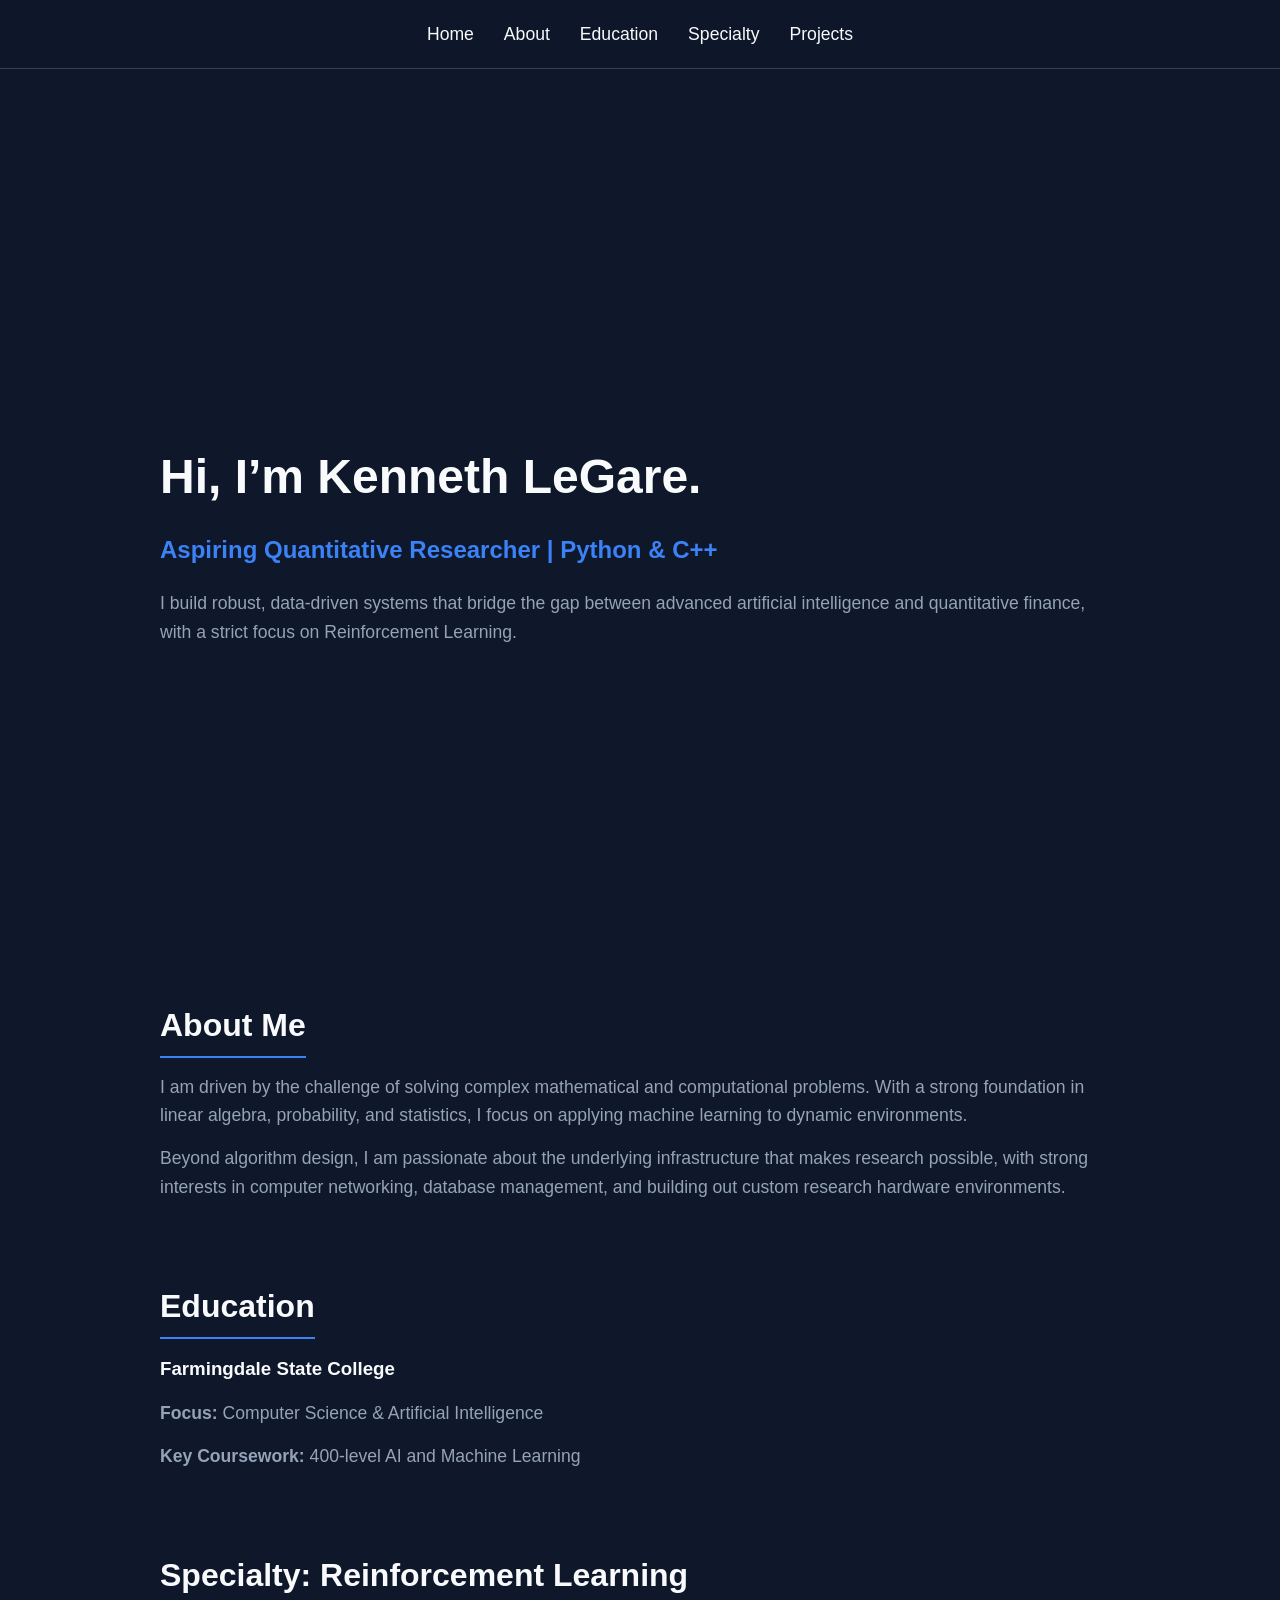
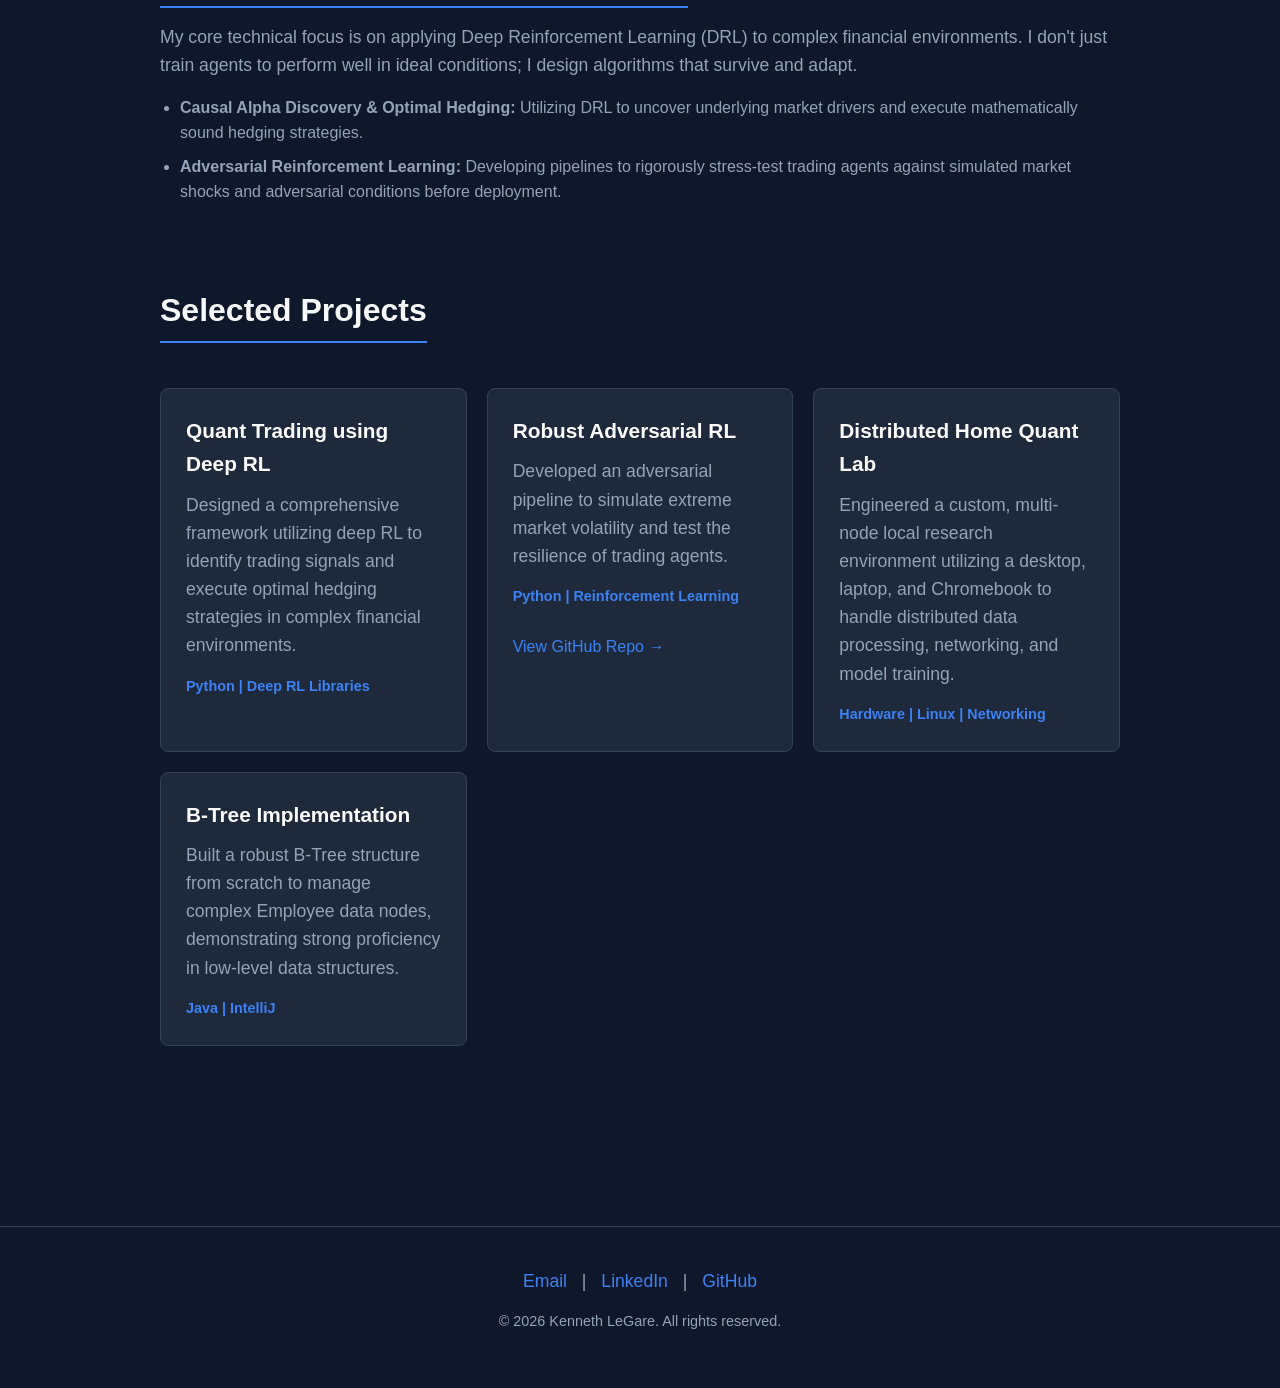
==== index.html @ e7eb0ee2 "Add initial structure and styles for personal portfolio website" ====
<!DOCTYPE html>
<html lang="en">
<head>
    <meta charset="UTF-8">
    <meta name="viewport" content="width=device-width, initial-scale=1.0">
    <meta name="description" content="Personal portfolio website for an aspiring quantitative researcher focused on reinforcement learning.">
    <title>Portfolio | Quantitative Researcher</title>
    <link rel="stylesheet" href="design.css">
</head>
<body>

    <nav>
        <a href="#hero">Home</a>
        <a href="#about">About</a>
        <a href="#education">Education</a>
        <a href="#rl">Specialty</a>
        <a href="#projects">Projects</a>
    </nav>

    <div class="container">
        <section id="hero" class="visible">
            <h1>Hi, I’m Kenneth LeGare.</h1>
            <div class="subtitle">Aspiring Quantitative Researcher | Python & C++</div>
            <p>I build robust, data-driven systems that bridge the gap between advanced artificial intelligence and quantitative finance, with a strict focus on Reinforcement Learning.</p>
        </section>

        <section id="about">
            <h2>About Me</h2>
            <br>
            <p>I am driven by the challenge of solving complex mathematical and computational problems. With a strong foundation in linear algebra, probability, and statistics, I focus on applying machine learning to dynamic environments.</p>
            <p>Beyond algorithm design, I am passionate about the underlying infrastructure that makes research possible, with strong interests in computer networking, database management, and building out custom research hardware environments.</p>
        </section>

        <section id="education">
            <h2>Education</h2>
            <br>
            <h3>Farmingdale State College</h3>
            <p><strong>Focus:</strong> Computer Science & Artificial Intelligence</p>
            <p><strong>Key Coursework:</strong> 400-level AI and Machine Learning</p>
        </section>

        <section id="rl">
            <h2>Specialty: Reinforcement Learning</h2>
            <br>
            <p>My core technical focus is on applying Deep Reinforcement Learning (DRL) to complex financial environments. I don't just train agents to perform well in ideal conditions; I design algorithms that survive and adapt.</p>
            <ul>
                <li><strong>Causal Alpha Discovery & Optimal Hedging:</strong> Utilizing DRL to uncover underlying market drivers and execute mathematically sound hedging strategies.</li>
                <li><strong>Adversarial Reinforcement Learning:</strong> Developing pipelines to rigorously stress-test trading agents against simulated market shocks and adversarial conditions before deployment.</li>
            </ul>
        </section>

        <section id="projects">
            <h2>Selected Projects</h2>
            <div class="project-grid">
                
                <div class="project-card">
                    <h3>Quant Trading using Deep RL</h3>
                    <p>Designed a comprehensive framework utilizing deep RL to identify trading signals and execute optimal hedging strategies in complex financial environments.</p>
                    <div class="tech-stack">Python | Deep RL Libraries</div>
                </div>

                <div class="project-card">
                    <h3>Robust Adversarial RL</h3>
                    <p>Developed an adversarial pipeline to simulate extreme market volatility and test the resilience of trading agents.</p>
                    <div class="tech-stack">Python | Reinforcement Learning</div>
                    <br>
                    <a href="https://github.com/DataHiveMind" target="_blank" rel="noopener noreferrer">View GitHub Repo &rarr;</a>
                </div>

                <div class="project-card">
                    <h3>Distributed Home Quant Lab</h3>
                    <p>Engineered a custom, multi-node local research environment utilizing a desktop, laptop, and Chromebook to handle distributed data processing, networking, and model training.</p>
                    <div class="tech-stack">Hardware | Linux | Networking</div>
                </div>

                <div class="project-card">
                    <h3>B-Tree Implementation</h3>
                    <p>Built a robust B-Tree structure from scratch to manage complex Employee data nodes, demonstrating strong proficiency in low-level data structures.</p>
                    <div class="tech-stack">Java | IntelliJ</div>
                </div>

            </div>
        </section>
    </div>

    <footer>
        <p>
            <a href="mailto:kennethlegare5@gmail.com">Email</a> | 
            <a href="https://www.linkedin.com/kenneth-legare" target="_blank" rel="noopener noreferrer">LinkedIn</a> | 
            <a href="https://github.com/DataHiveMind" target="_blank" rel="noopener noreferrer">GitHub</a>
        </p>
        <p style="margin-top: 10px; font-size: 0.9rem;">© 2026 Kenneth LeGare. All rights reserved.</p>
    </footer>
    <script src="function.js" defer></script>
</body>
</html>
---- design.css ----
:root {
	--bg-color: #0f172a;
	--text-main: #f8fafc;
	--text-muted: #94a3b8;
	--accent: #3b82f6;
	--card-bg: #1e293b;
}

* {
	margin: 0;
	padding: 0;
	box-sizing: border-box;
	font-family: 'Segoe UI', Tahoma, Geneva, Verdana, sans-serif;
}

html {
	scroll-behavior: smooth;
}

body {
	background-color: var(--bg-color);
	color: var(--text-main);
	line-height: 1.6;
	overflow-x: hidden;
	min-height: 100vh;
}

h1, h2, h3 {
	color: var(--text-main);
	margin-bottom: 15px;
}

h1 {
	font-size: 3rem;
}

h2 {
	font-size: 2rem;
	border-bottom: 2px solid var(--accent);
	display: inline-block;
	padding-bottom: 5px;
}

p {
	color: var(--text-muted);
	margin-bottom: 15px;
	font-size: 1.1rem;
}

a {
	color: var(--accent);
	text-decoration: none;
	transition: color 0.3s ease;
}

a:hover {
	color: #60a5fa;
}

a:focus-visible {
	outline: 2px solid var(--accent);
	outline-offset: 3px;
	border-radius: 4px;
}

nav {
	position: fixed;
	top: 0;
	width: 100%;
	padding: 20px 50px;
	background: rgba(15, 23, 42, 0.95);
	backdrop-filter: blur(10px);
	display: flex;
	justify-content: center;
	gap: 30px;
	z-index: 1000;
	border-bottom: 1px solid #334155;
}

nav a {
	color: var(--text-main);
	font-weight: 500;
	font-size: 1.1rem;
}

.container {
	max-width: 1000px;
	margin: 0 auto;
	padding: 100px 20px 50px;
}

section {
	margin-bottom: 80px;
	opacity: 0;
	transform: translateY(20px);
	transition: all 0.6s ease-out;
	scroll-margin-top: 120px;
}

section.visible {
	opacity: 1;
	transform: translateY(0);
}

#hero {
	height: 100vh;
	display: flex;
	flex-direction: column;
	justify-content: center;
	margin-bottom: 0;
}

#hero .subtitle {
	color: var(--accent);
	font-size: 1.5rem;
	font-weight: bold;
	margin-bottom: 20px;
}

ul {
	margin-left: 20px;
	color: var(--text-muted);
	margin-bottom: 20px;
}

li {
	margin-bottom: 8px;
}

.project-grid {
	display: grid;
	grid-template-columns: repeat(auto-fit, minmax(300px, 1fr));
	gap: 20px;
	margin-top: 30px;
}

.project-card {
	background-color: var(--card-bg);
	padding: 25px;
	border-radius: 8px;
	border: 1px solid #334155;
	transition: transform 0.3s ease, box-shadow 0.3s ease;
}

.project-card:hover {
	transform: translateY(-5px);
	box-shadow: 0 10px 20px rgba(0, 0, 0, 0.2);
	border-color: var(--accent);
}

.project-card h3 {
	font-size: 1.3rem;
	margin-bottom: 10px;
	color: #fff;
}

.tech-stack {
	font-size: 0.9rem;
	color: var(--accent);
	margin-top: 15px;
	font-weight: bold;
}

footer {
	text-align: center;
	padding: 40px;
	border-top: 1px solid #334155;
	margin-top: 50px;
}

footer a {
	margin: 0 10px;
}

@media (max-width: 768px) {
	nav {
		padding: 15px;
		flex-wrap: wrap;
		justify-content: center;
		gap: 15px;
	}

	h1 {
		font-size: 2.2rem;
	}

	#hero {
		padding-top: 100px;
		height: auto;
	}
}
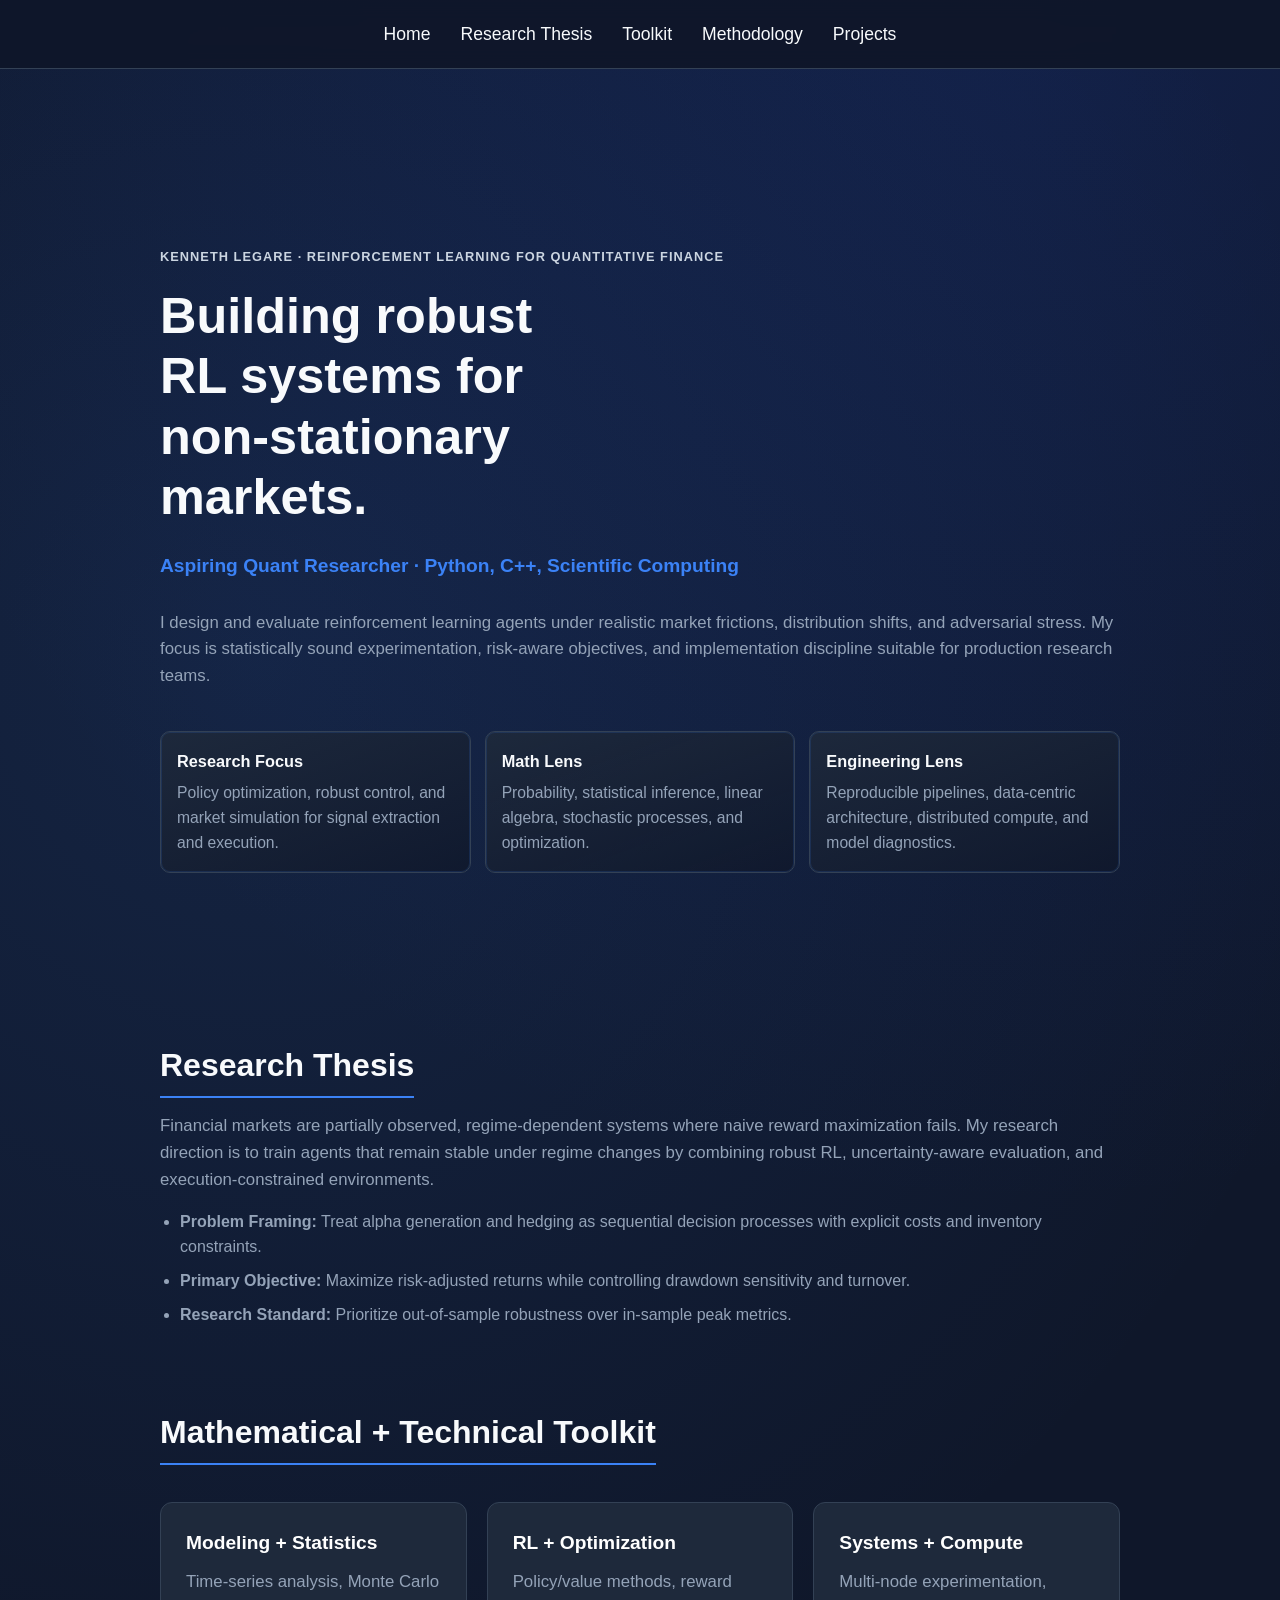
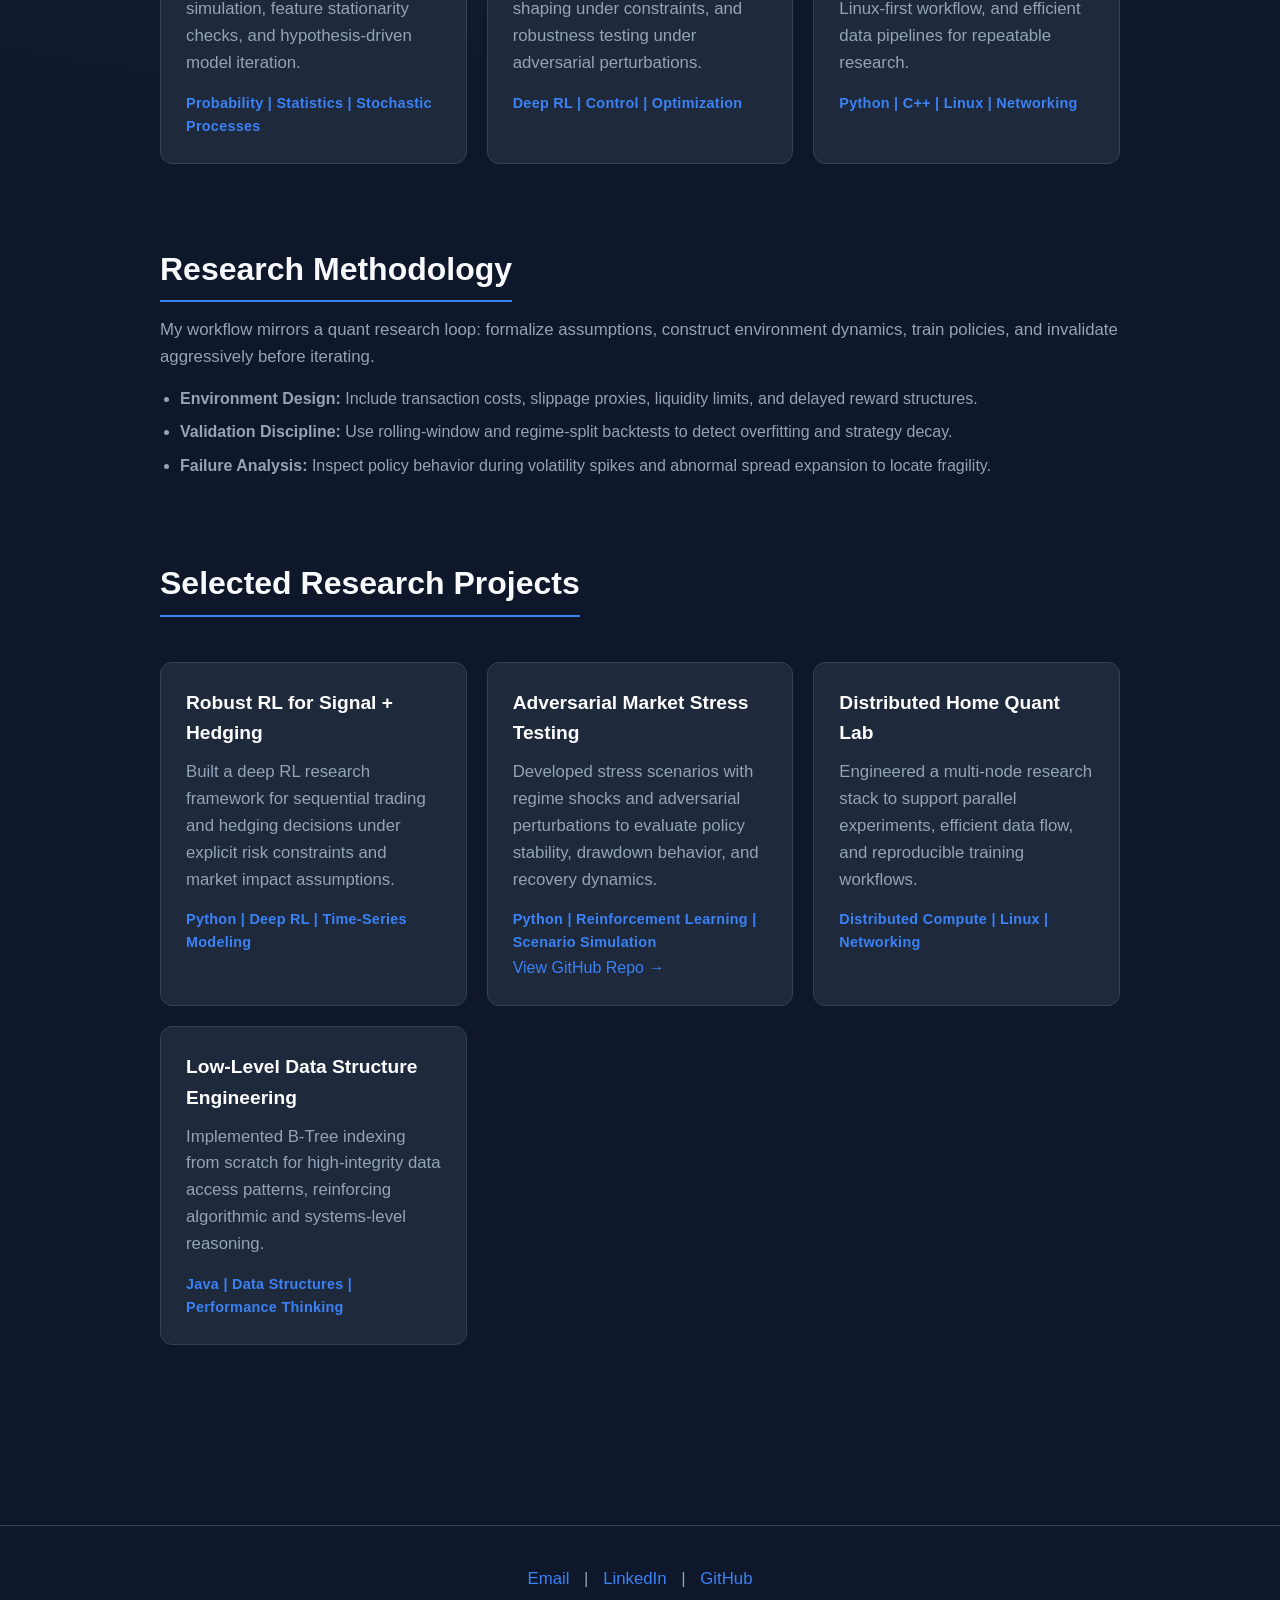
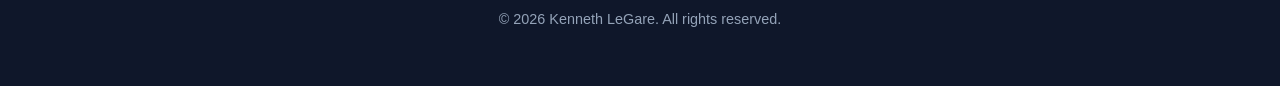
==== commit dd90f1c4: "Update portfolio content and styling for enhanced presentation and clarity" ====
--- a/index.html
+++ b/index.html
@@ -3,80 +3,111 @@
 <head>
     <meta charset="UTF-8">
     <meta name="viewport" content="width=device-width, initial-scale=1.0">
-    <meta name="description" content="Personal portfolio website for an aspiring quantitative researcher focused on reinforcement learning.">
-    <title>Portfolio | Quantitative Researcher</title>
+    <meta name="description" content="RL quant research portfolio focused on robust policy learning, market microstructure modeling, and production-grade experimentation.">
+    <title>Kenneth LeGare | RL Quant Research</title>
     <link rel="stylesheet" href="design.css">
 </head>
 <body>
 
     <nav>
         <a href="#hero">Home</a>
-        <a href="#about">About</a>
-        <a href="#education">Education</a>
-        <a href="#rl">Specialty</a>
+        <a href="#thesis">Research Thesis</a>
+        <a href="#toolkit">Toolkit</a>
+        <a href="#methodology">Methodology</a>
         <a href="#projects">Projects</a>
     </nav>
 
     <div class="container">
         <section id="hero" class="visible">
-            <h1>Hi, I’m Kenneth LeGare.</h1>
-            <div class="subtitle">Aspiring Quantitative Researcher | Python & C++</div>
-            <p>I build robust, data-driven systems that bridge the gap between advanced artificial intelligence and quantitative finance, with a strict focus on Reinforcement Learning.</p>
+            <p class="eyebrow">Kenneth LeGare · Reinforcement Learning for Quantitative Finance</p>
+            <h1>Building robust RL systems for non-stationary markets.</h1>
+            <div class="subtitle">Aspiring Quant Researcher · Python, C++, Scientific Computing</div>
+            <p>I design and evaluate reinforcement learning agents under realistic market frictions, distribution shifts, and adversarial stress. My focus is statistically sound experimentation, risk-aware objectives, and implementation discipline suitable for production research teams.</p>
+
+            <div class="signal-grid">
+                <div class="signal-card">
+                    <h3>Research Focus</h3>
+                    <p>Policy optimization, robust control, and market simulation for signal extraction and execution.</p>
+                </div>
+                <div class="signal-card">
+                    <h3>Math Lens</h3>
+                    <p>Probability, statistical inference, linear algebra, stochastic processes, and optimization.</p>
+                </div>
+                <div class="signal-card">
+                    <h3>Engineering Lens</h3>
+                    <p>Reproducible pipelines, data-centric architecture, distributed compute, and model diagnostics.</p>
+                </div>
+            </div>
         </section>
 
-        <section id="about">
-            <h2>About Me</h2>
-            <br>
-            <p>I am driven by the challenge of solving complex mathematical and computational problems. With a strong foundation in linear algebra, probability, and statistics, I focus on applying machine learning to dynamic environments.</p>
-            <p>Beyond algorithm design, I am passionate about the underlying infrastructure that makes research possible, with strong interests in computer networking, database management, and building out custom research hardware environments.</p>
+        <section id="thesis">
+            <h2>Research Thesis</h2>
+            <p>Financial markets are partially observed, regime-dependent systems where naive reward maximization fails. My research direction is to train agents that remain stable under regime changes by combining robust RL, uncertainty-aware evaluation, and execution-constrained environments.</p>
+            <ul>
+                <li><strong>Problem Framing:</strong> Treat alpha generation and hedging as sequential decision processes with explicit costs and inventory constraints.</li>
+                <li><strong>Primary Objective:</strong> Maximize risk-adjusted returns while controlling drawdown sensitivity and turnover.</li>
+                <li><strong>Research Standard:</strong> Prioritize out-of-sample robustness over in-sample peak metrics.</li>
+            </ul>
         </section>
 
-        <section id="education">
-            <h2>Education</h2>
-            <br>
-            <h3>Farmingdale State College</h3>
-            <p><strong>Focus:</strong> Computer Science & Artificial Intelligence</p>
-            <p><strong>Key Coursework:</strong> 400-level AI and Machine Learning</p>
+        <section id="toolkit">
+            <h2>Mathematical + Technical Toolkit</h2>
+            <div class="project-grid compact-grid">
+                <div class="project-card">
+                    <h3>Modeling + Statistics</h3>
+                    <p>Time-series analysis, Monte Carlo simulation, feature stationarity checks, and hypothesis-driven model iteration.</p>
+                    <div class="tech-stack">Probability | Statistics | Stochastic Processes</div>
+                </div>
+                <div class="project-card">
+                    <h3>RL + Optimization</h3>
+                    <p>Policy/value methods, reward shaping under constraints, and robustness testing under adversarial perturbations.</p>
+                    <div class="tech-stack">Deep RL | Control | Optimization</div>
+                </div>
+                <div class="project-card">
+                    <h3>Systems + Compute</h3>
+                    <p>Multi-node experimentation, Linux-first workflow, and efficient data pipelines for repeatable research.</p>
+                    <div class="tech-stack">Python | C++ | Linux | Networking</div>
+                </div>
+            </div>
         </section>
 
-        <section id="rl">
-            <h2>Specialty: Reinforcement Learning</h2>
-            <br>
-            <p>My core technical focus is on applying Deep Reinforcement Learning (DRL) to complex financial environments. I don't just train agents to perform well in ideal conditions; I design algorithms that survive and adapt.</p>
+        <section id="methodology">
+            <h2>Research Methodology</h2>
+            <p>My workflow mirrors a quant research loop: formalize assumptions, construct environment dynamics, train policies, and invalidate aggressively before iterating.</p>
             <ul>
-                <li><strong>Causal Alpha Discovery & Optimal Hedging:</strong> Utilizing DRL to uncover underlying market drivers and execute mathematically sound hedging strategies.</li>
-                <li><strong>Adversarial Reinforcement Learning:</strong> Developing pipelines to rigorously stress-test trading agents against simulated market shocks and adversarial conditions before deployment.</li>
+                <li><strong>Environment Design:</strong> Include transaction costs, slippage proxies, liquidity limits, and delayed reward structures.</li>
+                <li><strong>Validation Discipline:</strong> Use rolling-window and regime-split backtests to detect overfitting and strategy decay.</li>
+                <li><strong>Failure Analysis:</strong> Inspect policy behavior during volatility spikes and abnormal spread expansion to locate fragility.</li>
             </ul>
         </section>
 
         <section id="projects">
-            <h2>Selected Projects</h2>
+            <h2>Selected Research Projects</h2>
             <div class="project-grid">
                 
                 <div class="project-card">
-                    <h3>Quant Trading using Deep RL</h3>
-                    <p>Designed a comprehensive framework utilizing deep RL to identify trading signals and execute optimal hedging strategies in complex financial environments.</p>
-                    <div class="tech-stack">Python | Deep RL Libraries</div>
+                    <h3>Robust RL for Signal + Hedging</h3>
+                    <p>Built a deep RL research framework for sequential trading and hedging decisions under explicit risk constraints and market impact assumptions.</p>
+                    <div class="tech-stack">Python | Deep RL | Time-Series Modeling</div>
                 </div>
 
                 <div class="project-card">
-                    <h3>Robust Adversarial RL</h3>
-                    <p>Developed an adversarial pipeline to simulate extreme market volatility and test the resilience of trading agents.</p>
-                    <div class="tech-stack">Python | Reinforcement Learning</div>
-                    <br>
+                    <h3>Adversarial Market Stress Testing</h3>
+                    <p>Developed stress scenarios with regime shocks and adversarial perturbations to evaluate policy stability, drawdown behavior, and recovery dynamics.</p>
+                    <div class="tech-stack">Python | Reinforcement Learning | Scenario Simulation</div>
                     <a href="https://github.com/DataHiveMind" target="_blank" rel="noopener noreferrer">View GitHub Repo &rarr;</a>
                 </div>
 
                 <div class="project-card">
                     <h3>Distributed Home Quant Lab</h3>
-                    <p>Engineered a custom, multi-node local research environment utilizing a desktop, laptop, and Chromebook to handle distributed data processing, networking, and model training.</p>
-                    <div class="tech-stack">Hardware | Linux | Networking</div>
+                    <p>Engineered a multi-node research stack to support parallel experiments, efficient data flow, and reproducible training workflows.</p>
+                    <div class="tech-stack">Distributed Compute | Linux | Networking</div>
                 </div>
 
                 <div class="project-card">
-                    <h3>B-Tree Implementation</h3>
-                    <p>Built a robust B-Tree structure from scratch to manage complex Employee data nodes, demonstrating strong proficiency in low-level data structures.</p>
-                    <div class="tech-stack">Java | IntelliJ</div>
+                    <h3>Low-Level Data Structure Engineering</h3>
+                    <p>Implemented B-Tree indexing from scratch for high-integrity data access patterns, reinforcing algorithmic and systems-level reasoning.</p>
+                    <div class="tech-stack">Java | Data Structures | Performance Thinking</div>
                 </div>
 
             </div>
--- a/design.css
+++ b/design.css
@@ -4,6 +4,8 @@
 	--text-muted: #94a3b8;
 	--accent: #3b82f6;
 	--card-bg: #1e293b;
+	--border: #334155;
+	--accent-soft: rgba(59, 130, 246, 0.15);
 }
 
 * {
@@ -23,6 +25,9 @@
 	line-height: 1.6;
 	overflow-x: hidden;
 	min-height: 100vh;
+	background-image:
+		radial-gradient(circle at 20% 20%, rgba(59, 130, 246, 0.12), transparent 40%),
+		radial-gradient(circle at 80% 0%, rgba(30, 64, 175, 0.22), transparent 35%);
 }
 
 h1, h2, h3 {
@@ -31,7 +36,9 @@
 }
 
 h1 {
-	font-size: 3rem;
+	font-size: 3.15rem;
+	line-height: 1.2;
+	max-width: 16ch;
 }
 
 h2 {
@@ -44,7 +51,7 @@
 p {
 	color: var(--text-muted);
 	margin-bottom: 15px;
-	font-size: 1.1rem;
+	font-size: 1.05rem;
 }
 
 a {
@@ -54,7 +61,7 @@
 }
 
 a:hover {
-	color: #60a5fa;
+	color: #93c5fd;
 }
 
 a:focus-visible {
@@ -74,7 +81,7 @@
 	justify-content: center;
 	gap: 30px;
 	z-index: 1000;
-	border-bottom: 1px solid #334155;
+	border-bottom: 1px solid var(--border);
 }
 
 nav a {
@@ -86,7 +93,7 @@
 .container {
 	max-width: 1000px;
 	margin: 0 auto;
-	padding: 100px 20px 50px;
+	padding: 110px 20px 50px;
 }
 
 section {
@@ -95,6 +102,7 @@
 	transform: translateY(20px);
 	transition: all 0.6s ease-out;
 	scroll-margin-top: 120px;
+	position: relative;
 }
 
 section.visible {
@@ -107,14 +115,24 @@
 	display: flex;
 	flex-direction: column;
 	justify-content: center;
-	margin-bottom: 0;
+	gap: 8px;
+	margin-bottom: 30px;
 }
 
 #hero .subtitle {
 	color: var(--accent);
-	font-size: 1.5rem;
-	font-weight: bold;
+	font-size: 1.2rem;
+	font-weight: 600;
 	margin-bottom: 20px;
+}
+
+.eyebrow {
+	text-transform: uppercase;
+	letter-spacing: 0.08em;
+	font-size: 0.8rem;
+	font-weight: 600;
+	color: #cbd5e1;
+	margin-bottom: 10px;
 }
 
 ul {
@@ -134,11 +152,15 @@
 	margin-top: 30px;
 }
 
+.compact-grid {
+	margin-top: 22px;
+}
+
 .project-card {
 	background-color: var(--card-bg);
 	padding: 25px;
-	border-radius: 8px;
-	border: 1px solid #334155;
+	border-radius: 12px;
+	border: 1px solid var(--border);
 	transition: transform 0.3s ease, box-shadow 0.3s ease;
 }
 
@@ -149,7 +171,7 @@
 }
 
 .project-card h3 {
-	font-size: 1.3rem;
+	font-size: 1.2rem;
 	margin-bottom: 10px;
 	color: #fff;
 }
@@ -158,13 +180,39 @@
 	font-size: 0.9rem;
 	color: var(--accent);
 	margin-top: 15px;
-	font-weight: bold;
+	font-weight: 700;
+	letter-spacing: 0.02em;
+}
+
+.signal-grid {
+	display: grid;
+	grid-template-columns: repeat(auto-fit, minmax(220px, 1fr));
+	gap: 14px;
+	margin-top: 18px;
+}
+
+.signal-card {
+	padding: 16px;
+	border: 1px solid var(--border);
+	border-radius: 10px;
+	background: linear-gradient(160deg, rgba(30, 41, 59, 0.9), rgba(15, 23, 42, 0.8));
+	box-shadow: inset 0 0 0 1px var(--accent-soft);
+}
+
+.signal-card h3 {
+	margin-bottom: 6px;
+	font-size: 1.02rem;
+}
+
+.signal-card p {
+	margin: 0;
+	font-size: 0.98rem;
 }
 
 footer {
 	text-align: center;
 	padding: 40px;
-	border-top: 1px solid #334155;
+	border-top: 1px solid var(--border);
 	margin-top: 50px;
 }
 
@@ -188,4 +236,8 @@
 		padding-top: 100px;
 		height: auto;
 	}
-}
+
+	h2 {
+		font-size: 1.65rem;
+	}
+}
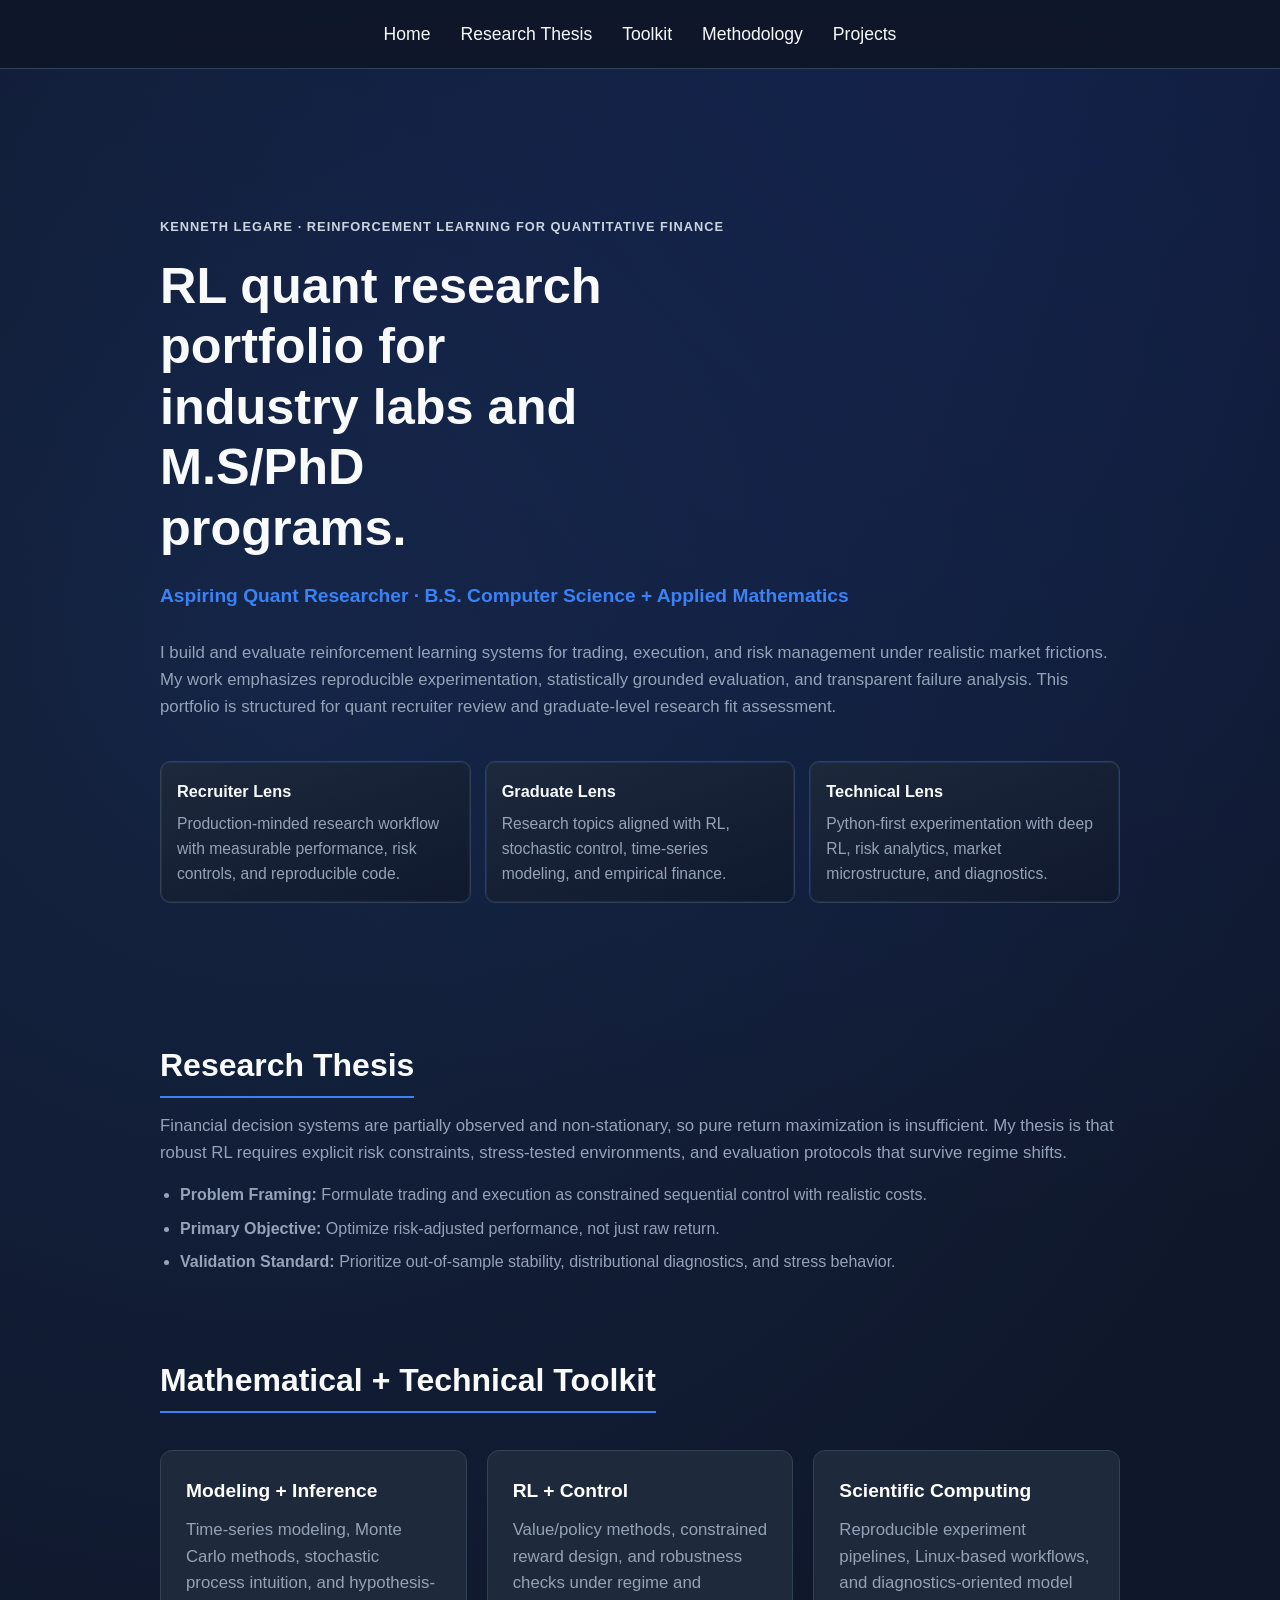
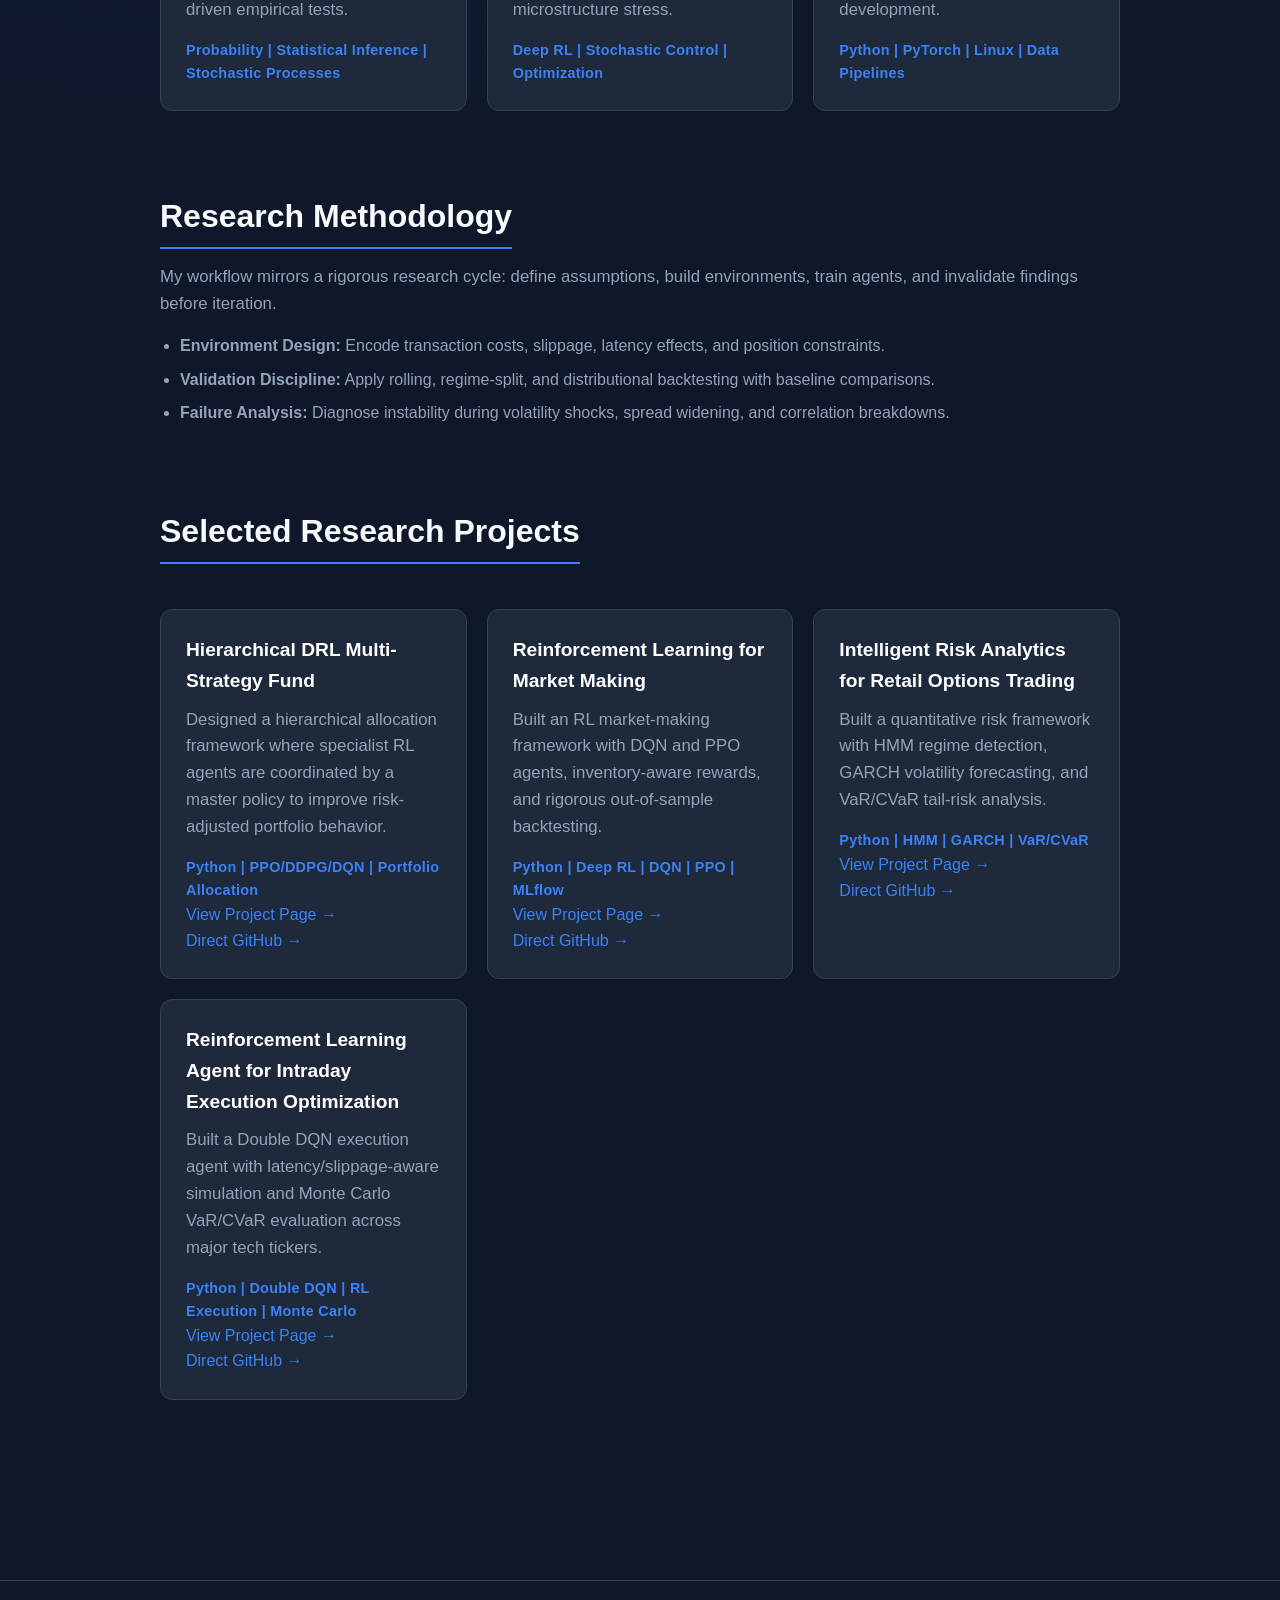
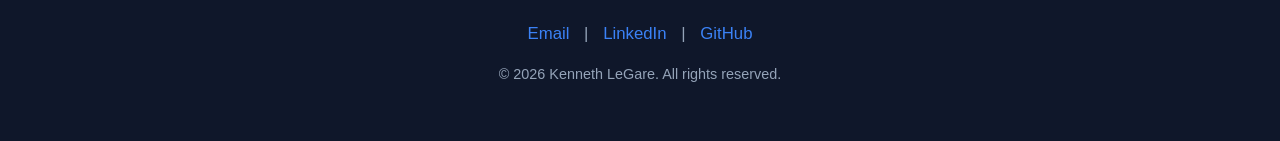
==== commit 67af3844: "Enhance portfolio website with new project pages and CSS updates - Updated design.css to introduce a" ====
--- a/index.html
+++ b/index.html
@@ -3,8 +3,8 @@
 <head>
     <meta charset="UTF-8">
     <meta name="viewport" content="width=device-width, initial-scale=1.0">
-    <meta name="description" content="RL quant research portfolio focused on robust policy learning, market microstructure modeling, and production-grade experimentation.">
-    <title>Kenneth LeGare | RL Quant Research</title>
+    <meta name="description" content="Portfolio of Kenneth LeGare focused on reinforcement learning for quantitative finance, market microstructure, and risk-aware sequential decision systems.">
+    <title>Kenneth LeGare | RL Quant Research Portfolio</title>
     <link rel="stylesheet" href="design.css">
 </head>
 <body>
@@ -20,33 +20,33 @@
     <div class="container">
         <section id="hero" class="visible">
             <p class="eyebrow">Kenneth LeGare · Reinforcement Learning for Quantitative Finance</p>
-            <h1>Building robust RL systems for non-stationary markets.</h1>
-            <div class="subtitle">Aspiring Quant Researcher · Python, C++, Scientific Computing</div>
-            <p>I design and evaluate reinforcement learning agents under realistic market frictions, distribution shifts, and adversarial stress. My focus is statistically sound experimentation, risk-aware objectives, and implementation discipline suitable for production research teams.</p>
+            <h1>RL quant research portfolio for industry labs and M.S/PhD programs.</h1>
+            <div class="subtitle">Aspiring Quant Researcher · B.S. Computer Science + Applied Mathematics</div>
+            <p>I build and evaluate reinforcement learning systems for trading, execution, and risk management under realistic market frictions. My work emphasizes reproducible experimentation, statistically grounded evaluation, and transparent failure analysis. This portfolio is structured for quant recruiter review and graduate-level research fit assessment.</p>
 
             <div class="signal-grid">
                 <div class="signal-card">
-                    <h3>Research Focus</h3>
-                    <p>Policy optimization, robust control, and market simulation for signal extraction and execution.</p>
+                    <h3>Recruiter Lens</h3>
+                    <p>Production-minded research workflow with measurable performance, risk controls, and reproducible code.</p>
                 </div>
                 <div class="signal-card">
-                    <h3>Math Lens</h3>
-                    <p>Probability, statistical inference, linear algebra, stochastic processes, and optimization.</p>
+                    <h3>Graduate Lens</h3>
+                    <p>Research topics aligned with RL, stochastic control, time-series modeling, and empirical finance.</p>
                 </div>
                 <div class="signal-card">
-                    <h3>Engineering Lens</h3>
-                    <p>Reproducible pipelines, data-centric architecture, distributed compute, and model diagnostics.</p>
+                    <h3>Technical Lens</h3>
+                    <p>Python-first experimentation with deep RL, risk analytics, market microstructure, and diagnostics.</p>
                 </div>
             </div>
         </section>
 
         <section id="thesis">
             <h2>Research Thesis</h2>
-            <p>Financial markets are partially observed, regime-dependent systems where naive reward maximization fails. My research direction is to train agents that remain stable under regime changes by combining robust RL, uncertainty-aware evaluation, and execution-constrained environments.</p>
+            <p>Financial decision systems are partially observed and non-stationary, so pure return maximization is insufficient. My thesis is that robust RL requires explicit risk constraints, stress-tested environments, and evaluation protocols that survive regime shifts.</p>
             <ul>
-                <li><strong>Problem Framing:</strong> Treat alpha generation and hedging as sequential decision processes with explicit costs and inventory constraints.</li>
-                <li><strong>Primary Objective:</strong> Maximize risk-adjusted returns while controlling drawdown sensitivity and turnover.</li>
-                <li><strong>Research Standard:</strong> Prioritize out-of-sample robustness over in-sample peak metrics.</li>
+                <li><strong>Problem Framing:</strong> Formulate trading and execution as constrained sequential control with realistic costs.</li>
+                <li><strong>Primary Objective:</strong> Optimize risk-adjusted performance, not just raw return.</li>
+                <li><strong>Validation Standard:</strong> Prioritize out-of-sample stability, distributional diagnostics, and stress behavior.</li>
             </ul>
         </section>
 
@@ -54,30 +54,30 @@
             <h2>Mathematical + Technical Toolkit</h2>
             <div class="project-grid compact-grid">
                 <div class="project-card">
-                    <h3>Modeling + Statistics</h3>
-                    <p>Time-series analysis, Monte Carlo simulation, feature stationarity checks, and hypothesis-driven model iteration.</p>
-                    <div class="tech-stack">Probability | Statistics | Stochastic Processes</div>
+                    <h3>Modeling + Inference</h3>
+                    <p>Time-series modeling, Monte Carlo methods, stochastic process intuition, and hypothesis-driven empirical tests.</p>
+                    <div class="tech-stack">Probability | Statistical Inference | Stochastic Processes</div>
                 </div>
                 <div class="project-card">
-                    <h3>RL + Optimization</h3>
-                    <p>Policy/value methods, reward shaping under constraints, and robustness testing under adversarial perturbations.</p>
-                    <div class="tech-stack">Deep RL | Control | Optimization</div>
+                    <h3>RL + Control</h3>
+                    <p>Value/policy methods, constrained reward design, and robustness checks under regime and microstructure stress.</p>
+                    <div class="tech-stack">Deep RL | Stochastic Control | Optimization</div>
                 </div>
                 <div class="project-card">
-                    <h3>Systems + Compute</h3>
-                    <p>Multi-node experimentation, Linux-first workflow, and efficient data pipelines for repeatable research.</p>
-                    <div class="tech-stack">Python | C++ | Linux | Networking</div>
+                    <h3>Scientific Computing</h3>
+                    <p>Reproducible experiment pipelines, Linux-based workflows, and diagnostics-oriented model development.</p>
+                    <div class="tech-stack">Python | PyTorch | Linux | Data Pipelines</div>
                 </div>
             </div>
         </section>
 
         <section id="methodology">
             <h2>Research Methodology</h2>
-            <p>My workflow mirrors a quant research loop: formalize assumptions, construct environment dynamics, train policies, and invalidate aggressively before iterating.</p>
+            <p>My workflow mirrors a rigorous research cycle: define assumptions, build environments, train agents, and invalidate findings before iteration.</p>
             <ul>
-                <li><strong>Environment Design:</strong> Include transaction costs, slippage proxies, liquidity limits, and delayed reward structures.</li>
-                <li><strong>Validation Discipline:</strong> Use rolling-window and regime-split backtests to detect overfitting and strategy decay.</li>
-                <li><strong>Failure Analysis:</strong> Inspect policy behavior during volatility spikes and abnormal spread expansion to locate fragility.</li>
+                <li><strong>Environment Design:</strong> Encode transaction costs, slippage, latency effects, and position constraints.</li>
+                <li><strong>Validation Discipline:</strong> Apply rolling, regime-split, and distributional backtesting with baseline comparisons.</li>
+                <li><strong>Failure Analysis:</strong> Diagnose instability during volatility shocks, spread widening, and correlation breakdowns.</li>
             </ul>
         </section>
 
@@ -86,28 +86,35 @@
             <div class="project-grid">
                 
                 <div class="project-card">
-                    <h3>Robust RL for Signal + Hedging</h3>
-                    <p>Built a deep RL research framework for sequential trading and hedging decisions under explicit risk constraints and market impact assumptions.</p>
-                    <div class="tech-stack">Python | Deep RL | Time-Series Modeling</div>
+                    <h3>Hierarchical DRL Multi-Strategy Fund</h3>
+                    <p>Designed a hierarchical allocation framework where specialist RL agents are coordinated by a master policy to improve risk-adjusted portfolio behavior.</p>
+                    <div class="tech-stack">Python | PPO/DDPG/DQN | Portfolio Allocation</div>
+                    <a href="projects/Hierarchical_DRL_Multi_Strategy_Fund.html">View Project Page &rarr;</a><br>
+                    <a href="https://github.com/DataHiveMind/The_Hierarchical_DRL_Multi_Strategy_Fund_Code" target="_blank" rel="noopener noreferrer">Direct GitHub &rarr;</a>
                 </div>
 
                 <div class="project-card">
-                    <h3>Adversarial Market Stress Testing</h3>
-                    <p>Developed stress scenarios with regime shocks and adversarial perturbations to evaluate policy stability, drawdown behavior, and recovery dynamics.</p>
-                    <div class="tech-stack">Python | Reinforcement Learning | Scenario Simulation</div>
-                    <a href="https://github.com/DataHiveMind" target="_blank" rel="noopener noreferrer">View GitHub Repo &rarr;</a>
+                    <h3>Reinforcement Learning for Market Making</h3>
+                    <p>Built an RL market-making framework with DQN and PPO agents, inventory-aware rewards, and rigorous out-of-sample backtesting.</p>
+                    <div class="tech-stack">Python | Deep RL | DQN | PPO | MLflow</div>
+                    <a href="projects/Reinforcement_Learning_for_Market_Making.html">View Project Page &rarr;</a><br>
+                    <a href="https://github.com/DataHiveMind/Reinforcement_Learning_for_Market_Making" target="_blank" rel="noopener noreferrer">Direct GitHub &rarr;</a>
                 </div>
 
                 <div class="project-card">
-                    <h3>Distributed Home Quant Lab</h3>
-                    <p>Engineered a multi-node research stack to support parallel experiments, efficient data flow, and reproducible training workflows.</p>
-                    <div class="tech-stack">Distributed Compute | Linux | Networking</div>
+                    <h3>Intelligent Risk Analytics for Retail Options Trading</h3>
+                    <p>Built a quantitative risk framework with HMM regime detection, GARCH volatility forecasting, and VaR/CVaR tail-risk analysis.</p>
+                    <div class="tech-stack">Python | HMM | GARCH | VaR/CVaR</div>
+                    <a href="projects/Intelligent_Risk_Analytics_for_Retail_Options_Trading.html">View Project Page &rarr;</a><br>
+                    <a href="https://github.com/DataHiveMind/Intelligent_Risk_Analytics_for_Retail_Options_Trading" target="_blank" rel="noopener noreferrer">Direct GitHub &rarr;</a>
                 </div>
 
                 <div class="project-card">
-                    <h3>Low-Level Data Structure Engineering</h3>
-                    <p>Implemented B-Tree indexing from scratch for high-integrity data access patterns, reinforcing algorithmic and systems-level reasoning.</p>
-                    <div class="tech-stack">Java | Data Structures | Performance Thinking</div>
+                    <h3>Reinforcement Learning Agent for Intraday Execution Optimization</h3>
+                    <p>Built a Double DQN execution agent with latency/slippage-aware simulation and Monte Carlo VaR/CVaR evaluation across major tech tickers.</p>
+                    <div class="tech-stack">Python | Double DQN | RL Execution | Monte Carlo</div>
+                    <a href="projects/Reinforcement_Learning_Agent_for_Intraday_Execution_Optimization.html">View Project Page &rarr;</a><br>
+                    <a href="https://github.com/DataHiveMind/Reinforcement-Learning-Agent-for-Intraday-Execution-Optimization" target="_blank" rel="noopener noreferrer">Direct GitHub &rarr;</a>
                 </div>
 
             </div>
--- a/design.css
+++ b/design.css
@@ -152,6 +152,40 @@
 	margin-top: 30px;
 }
 
+.chart-grid {
+	display: grid;
+	grid-template-columns: repeat(auto-fit, minmax(320px, 1fr));
+	gap: 20px;
+	margin-top: 24px;
+}
+
+.chart-panel {
+	background-color: var(--card-bg);
+	padding: 20px;
+	border-radius: 12px;
+	border: 1px solid var(--border);
+}
+
+.chart-panel h3 {
+	font-size: 1.1rem;
+	margin-bottom: 12px;
+}
+
+.chart-panel img {
+	width: 100%;
+	height: auto;
+	display: block;
+	border-radius: 10px;
+	border: 1px solid var(--border);
+	margin-bottom: 12px;
+	background: #0b1220;
+}
+
+.chart-summary {
+	font-size: 0.98rem;
+	margin: 0;
+}
+
 .compact-grid {
 	margin-top: 22px;
 }
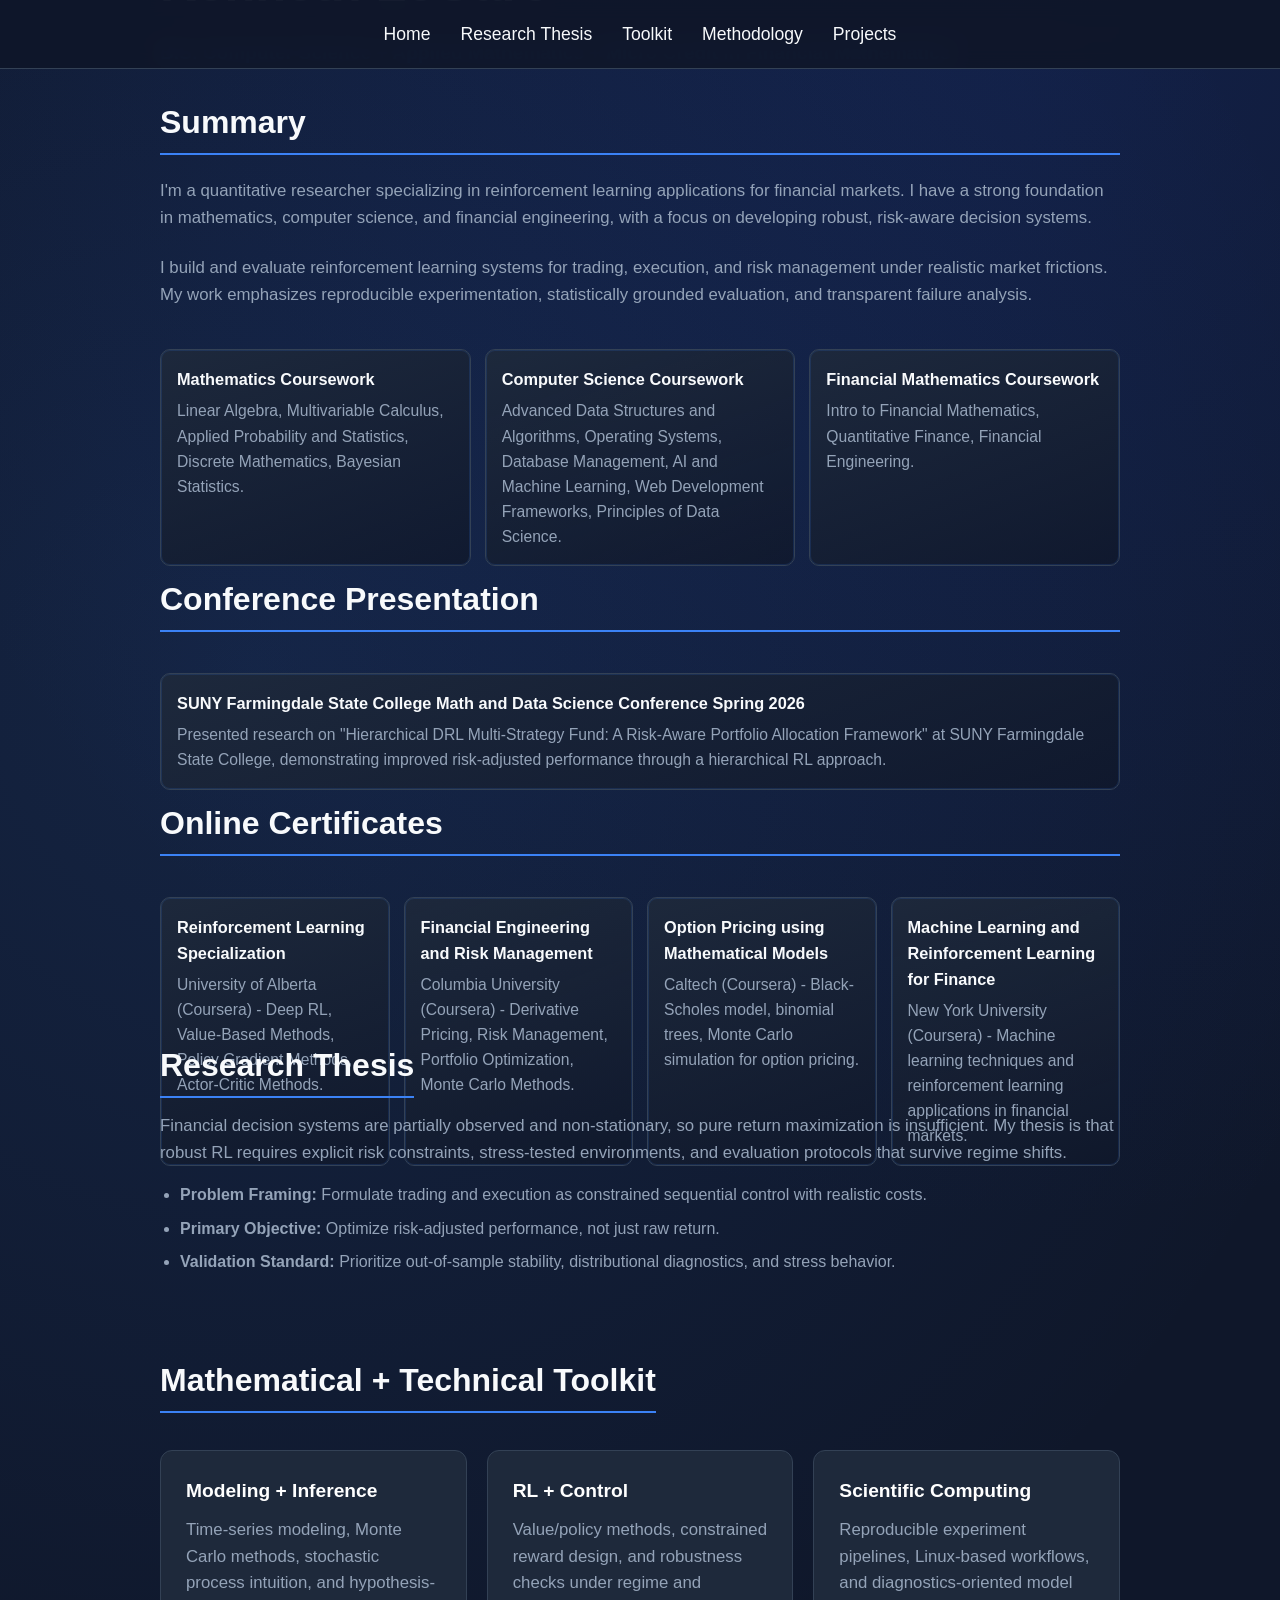
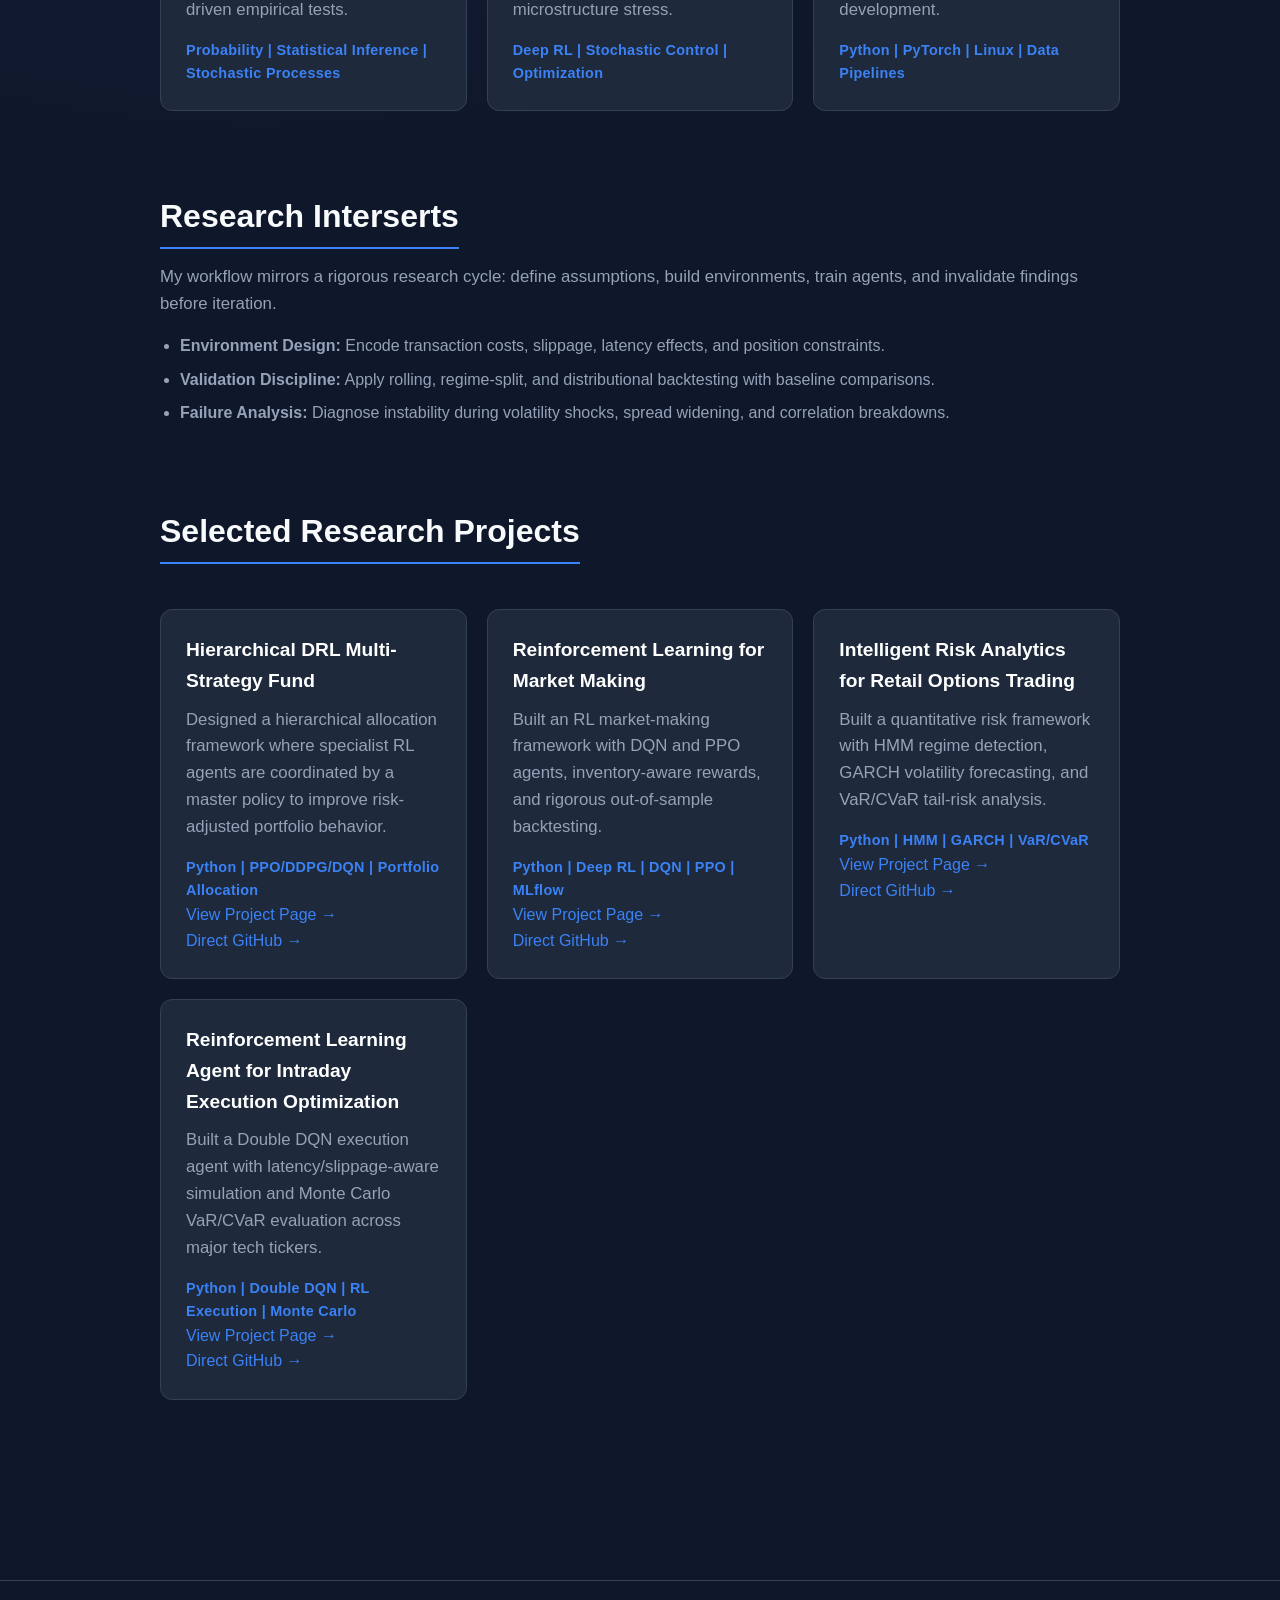
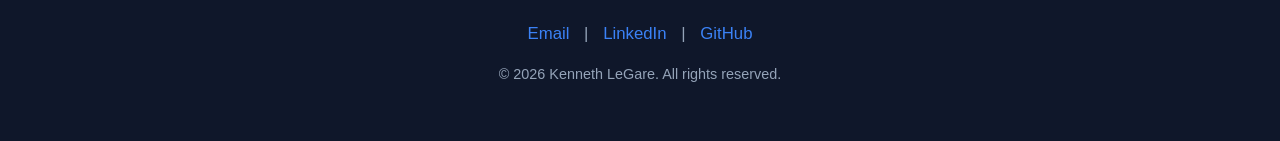
==== commit 654fea75: "Revise portfolio content and structure to enhance clarity and showcase coursework and certifications" ====
--- a/index.html
+++ b/index.html
@@ -19,25 +19,56 @@
 
     <div class="container">
         <section id="hero" class="visible">
-            <p class="eyebrow">Kenneth LeGare · Reinforcement Learning for Quantitative Finance</p>
-            <h1>RL quant research portfolio for industry labs and M.S/PhD programs.</h1>
-            <div class="subtitle">Aspiring Quant Researcher · B.S. Computer Science + Applied Mathematics</div>
-            <p>I build and evaluate reinforcement learning systems for trading, execution, and risk management under realistic market frictions. My work emphasizes reproducible experimentation, statistically grounded evaluation, and transparent failure analysis. This portfolio is structured for quant recruiter review and graduate-level research fit assessment.</p>
+            <h1>Kenneth LeGare</h1>
+            <div class="subtitle">B.S. Computer Science + Applied Mathematics + Micro Credit in Financial Mathematics </div>
+            
+            <h2> Summary </h2>
+            <p>I'm a quantitative researcher specializing in reinforcement learning applications for financial markets. I have a strong foundation in mathematics, computer science, and financial engineering, with a focus on developing robust, risk-aware decision systems.</p>
+            <p>I build and evaluate reinforcement learning systems for trading, execution, and risk management under realistic market frictions. My work emphasizes reproducible experimentation, statistically grounded evaluation, and transparent failure analysis.</p>
 
             <div class="signal-grid">
                 <div class="signal-card">
-                    <h3>Recruiter Lens</h3>
-                    <p>Production-minded research workflow with measurable performance, risk controls, and reproducible code.</p>
+                    <h3>Mathematics Coursework</h3>
+                    <p>Linear Algebra, Multivariable Calculus, Applied Probability and Statistics, Discrete Mathematics, Bayesian Statistics.</p>
                 </div>
                 <div class="signal-card">
-                    <h3>Graduate Lens</h3>
-                    <p>Research topics aligned with RL, stochastic control, time-series modeling, and empirical finance.</p>
+                    <h3>Computer Science Coursework</h3>
+                    <p>Advanced Data Structures and Algorithms, Operating Systems, Database Management, AI and Machine Learning, Web Development Frameworks, Principles of Data Science.</p>
                 </div>
                 <div class="signal-card">
-                    <h3>Technical Lens</h3>
-                    <p>Python-first experimentation with deep RL, risk analytics, market microstructure, and diagnostics.</p>
+                    <h3>Financial Mathematics Coursework</h3>
+                    <p>Intro to Financial Mathematics, Quantitative Finance, Financial Engineering.</p>
                 </div>
             </div>
+
+            <h2> Conference Presentation </h2>
+            <div class="signal-grid">
+                <div class="signal-card">
+                    <h3>SUNY Farmingdale State College Math and Data Science Conference Spring 2026</h3>
+                    <p>Presented research on "Hierarchical DRL Multi-Strategy Fund: A Risk-Aware Portfolio Allocation Framework" at SUNY Farmingdale State College, demonstrating improved risk-adjusted performance through a hierarchical RL approach.</p>
+                </div>
+            </div>
+            
+
+            <h2>Online Certificates </h2>
+            <div class="signal-grid">
+                <div class="signal-card">
+                    <h3>Reinforcement Learning Specialization</h3>
+                    <p>University of Alberta (Coursera) - Deep RL, Value-Based Methods, Policy Gradient Methods, Actor-Critic Methods.</p>
+                </div>
+                <div class="signal-card">
+                    <h3>Financial Engineering and Risk Management</h3>
+                    <p>Columbia University (Coursera) - Derivative Pricing, Risk Management, Portfolio Optimization, Monte Carlo Methods.</p>
+                </div>
+                <div class="signal-card">
+                    <h3>Option Pricing using Mathematical Models</h3>
+                    <p>Caltech (Coursera) - Black-Scholes model, binomial trees, Monte Carlo simulation for option pricing.</p>
+                </div>
+                <div class="signal-card">
+                    <h3>Machine Learning and Reinforcement Learning for Finance</h3>
+                    <p>New York University (Coursera) - Machine learning techniques and reinforcement learning applications in financial markets.</p>
+                </div>
+
         </section>
 
         <section id="thesis">
@@ -72,7 +103,7 @@
         </section>
 
         <section id="methodology">
-            <h2>Research Methodology</h2>
+            <h2>Research Interserts</h2>
             <p>My workflow mirrors a rigorous research cycle: define assumptions, build environments, train agents, and invalidate findings before iteration.</p>
             <ul>
                 <li><strong>Environment Design:</strong> Encode transaction costs, slippage, latency effects, and position constraints.</li>
@@ -124,7 +155,7 @@
     <footer>
         <p>
             <a href="mailto:kennethlegare5@gmail.com">Email</a> | 
-            <a href="https://www.linkedin.com/kenneth-legare" target="_blank" rel="noopener noreferrer">LinkedIn</a> | 
+            <a href="https://www.linkedin.com/in/kenneth-legare" target="_blank" rel="noopener noreferrer">LinkedIn</a> | 
             <a href="https://github.com/DataHiveMind" target="_blank" rel="noopener noreferrer">GitHub</a>
         </p>
         <p style="margin-top: 10px; font-size: 0.9rem;">© 2026 Kenneth LeGare. All rights reserved.</p>
